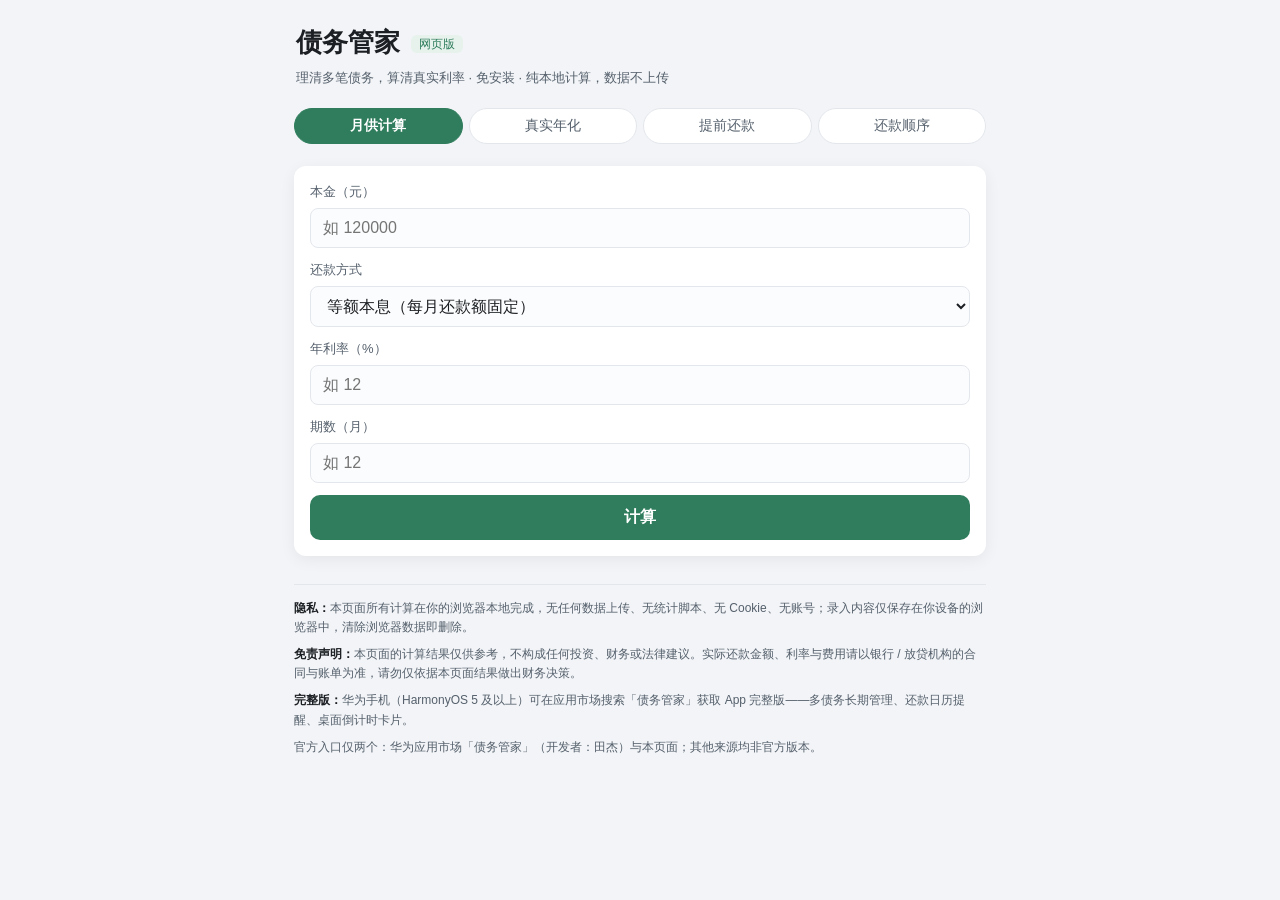
==== index.html @ f8f64d1f "deploy 20260723-154623" ====
<!doctype html>
<html lang="zh-CN">
<head>
  <meta charset="UTF-8" />
  <!-- 架构级隐私承诺：connect-src 'none' 禁止一切 fetch/XHR/WebSocket 外呼；所有资源仅同源。 -->
  <meta http-equiv="Content-Security-Policy"
        content="default-src 'self'; script-src 'self'; style-src 'self'; img-src 'self' data:; font-src 'self'; connect-src 'none'; object-src 'none'; base-uri 'none'; form-action 'none'" />
  <meta name="viewport" content="width=device-width, initial-scale=1.0" />
  <!-- 内联 SVG favicon（data URI，不产生任何网络请求）：品牌绿底 ¥ -->
  <link rel="icon" href="data:image/svg+xml,%3Csvg xmlns='http://www.w3.org/2000/svg' viewBox='0 0 32 32'%3E%3Crect width='32' height='32' rx='7' fill='%232f7d5d'/%3E%3Ctext x='16' y='23' font-size='22' font-family='sans-serif' fill='white' text-anchor='middle'%3E%C2%A5%3C/text%3E%3C/svg%3E" />
  <meta name="description" content="债务管家网页版：免安装的还款计算器。月供计算、真实年化利率（IRR）、提前还款净省测算、雪崩雪球还款顺序对比。纯本地计算，数据不上传。" />
  <title>债务管家 · 网页版 — 还款计算 / 真实年化 / 提前还款测算</title>
  <script type="module" crossorigin src="./assets/index-DwF0e_bJ.js"></script>
  <link rel="stylesheet" crossorigin href="./assets/index-BYulTnMo.css">
</head>
<body>
  <header class="hero">
    <h1>债务管家 <span class="tag">网页版</span></h1>
    <p class="sub">理清多笔债务，算清真实利率 · 免安装 · 纯本地计算，数据不上传</p>
  </header>

  <nav class="tabs" id="tabs">
    <button class="tab active" data-panel="panel-calc">月供计算</button>
    <button class="tab" data-panel="panel-irr">真实年化</button>
    <button class="tab" data-panel="panel-prepay">提前还款</button>
    <button class="tab" data-panel="panel-order">还款顺序</button>
  </nav>

  <main>
    <!-- ① 月供计算 -->
    <section id="panel-calc" class="panel active">
      <div class="card form">
        <label>本金（元）<input id="calc-principal" type="number" inputmode="decimal" min="0" placeholder="如 120000" /></label>
        <label>还款方式
          <select id="calc-method">
            <option value="EQUAL_INSTALLMENT">等额本息（每月还款额固定）</option>
            <option value="EQUAL_PRINCIPAL">等额本金（每月本金固定、利息递减）</option>
            <option value="INTEREST_FIRST">先息后本（每月只还息，末期还本）</option>
            <option value="INSTALLMENT_FEE">信用卡分期（每期收手续费）</option>
          </select>
        </label>
        <label id="calc-rate-wrap">年利率（%）<input id="calc-rate" type="number" inputmode="decimal" min="0" step="0.01" placeholder="如 12" /></label>
        <label id="calc-fee-wrap" hidden>每期手续费率（%）<input id="calc-fee" type="number" inputmode="decimal" min="0" step="0.01" placeholder="如 0.6" /></label>
        <label>期数（月）<input id="calc-periods" type="number" inputmode="numeric" min="1" placeholder="如 12" /></label>
        <button class="primary" id="calc-btn">计算</button>
        <p class="error" id="calc-error" hidden></p>
      </div>
      <div class="card result" id="calc-result" hidden>
        <div class="stats" id="calc-stats"></div>
        <details>
          <summary>查看每期明细</summary>
          <div class="table-wrap">
            <table id="calc-table">
              <thead><tr><th>期</th><th>应还</th><th>本金</th><th>利息/费</th><th>剩余本金</th></tr></thead>
              <tbody></tbody>
            </table>
          </div>
        </details>
      </div>
    </section>

    <!-- ② 真实年化 -->
    <section id="panel-irr" class="panel">
      <div class="card form">
        <p class="hint">把"名义利率 / 手续费率"换算成你真正承担的<strong>年化利率（复利 IRR 口径）</strong>——分期手续费的真实成本通常远高于名义数字。</p>
        <label>本金（元）<input id="irr-principal" type="number" inputmode="decimal" min="0" placeholder="如 120000" /></label>
        <label>还款方式
          <select id="irr-method">
            <option value="INSTALLMENT_FEE">信用卡分期（每期收手续费）</option>
            <option value="EQUAL_INSTALLMENT">等额本息</option>
            <option value="EQUAL_PRINCIPAL">等额本金</option>
            <option value="INTEREST_FIRST">先息后本</option>
          </select>
        </label>
        <label id="irr-rate-wrap" hidden>年利率（%）<input id="irr-rate" type="number" inputmode="decimal" min="0" step="0.01" placeholder="如 12" /></label>
        <label id="irr-fee-wrap">每期手续费率（%）<input id="irr-fee" type="number" inputmode="decimal" min="0" step="0.01" placeholder="如 0.6" /></label>
        <label>期数（月）<input id="irr-periods" type="number" inputmode="numeric" min="1" placeholder="如 12" /></label>
        <button class="primary" id="irr-btn">算真实年化</button>
        <p class="error" id="irr-error" hidden></p>
      </div>
      <div class="card result" id="irr-result" hidden>
        <div class="irr-big"><span class="label">真实年化（复利 IRR）</span><strong id="irr-value" class="hero-num"></strong></div>
        <p id="irr-nominal" class="muted"></p>
        <p id="irr-lpr"></p>
        <p class="foot">4×LPR 参考线仅做数值比较，不构成任何法律认定或建议；LPR 以央行最新公布为准。真实年化按央行口径以复利 IRR 计算。</p>
      </div>
    </section>

    <!-- ③ 提前还款 -->
    <section id="panel-prepay" class="panel">
      <div class="card form">
        <p class="hint">模拟"正常还到第 N 期后提前还入一笔"：能省多少利息、缩短多久，扣掉违约金后到底划不划算。目前支持等额本息。</p>
        <label>本金（元）<input id="pp-principal" type="number" inputmode="decimal" min="0" placeholder="如 120000" /></label>
        <label>年利率（%）<input id="pp-rate" type="number" inputmode="decimal" min="0" step="0.01" placeholder="如 12" /></label>
        <label>总期数（月）<input id="pp-periods" type="number" inputmode="numeric" min="2" placeholder="如 12" /></label>
        <label>已正常还款期数<input id="pp-paid" type="number" inputmode="numeric" min="1" placeholder="如 6" /></label>
        <label>提前还款金额（元）<input id="pp-extra" type="number" inputmode="decimal" min="0" placeholder="如 30000" /></label>
        <label>违约金/手续费（元，没有填 0）<input id="pp-penalty" type="number" inputmode="decimal" min="0" value="0" /></label>
        <fieldset class="modes">
          <legend>方式</legend>
          <label class="mode"><input type="radio" name="pp-mode" value="SHORTEN_TERM" checked />缩短期数（月供不变）</label>
          <label class="mode"><input type="radio" name="pp-mode" value="REDUCE_PAYMENT" />减少月供（期数不变）</label>
        </fieldset>
        <button class="primary" id="pp-btn">计算可省</button>
        <p class="error" id="pp-error" hidden></p>
      </div>
      <div class="card result" id="pp-result" hidden>
        <div class="irr-big"><span class="label" id="pp-headline"></span><strong id="pp-net" class="hero-num"></strong></div>
        <p id="pp-breakdown" class="muted"></p>
        <p id="pp-mode-line"></p>
        <p id="pp-warn" class="warn" hidden>⚠ 违约金高于省息，本次提前还款反而多付钱</p>
      </div>
    </section>

    <!-- ④ 还款顺序 -->
    <section id="panel-order" class="panel">
      <div class="card form">
        <p class="hint">录入多笔债务，对比两种还清顺序：<strong>雪崩法</strong>（先还利率最高，总利息最省）vs <strong>雪球法</strong>（先清金额最小，激励感强）。内容自动保存在本机浏览器。</p>
        <div id="order-list"></div>
        <div class="row-btns">
          <button class="ghost" id="order-add">＋ 添加一笔</button>
          <button class="primary" id="order-btn">对比顺序</button>
        </div>
        <p class="error" id="order-error" hidden></p>
      </div>
      <div class="card result" id="order-summary" hidden>
        <div class="stats" id="order-stats"></div>
      </div>
      <div class="order-cols">
        <div class="card result" id="order-avalanche" hidden>
          <h3>🏔 雪崩法 · 利率高→低（总利息最省）</h3>
          <ol class="order-ol"></ol>
        </div>
        <div class="card result" id="order-snowball" hidden>
          <h3>⛄ 雪球法 · 金额小→大（先清小额）</h3>
          <ol class="order-ol"></ol>
        </div>
      </div>
      <div class="card">
        <details>
          <summary>数据备份（导出 / 导入）</summary>
          <p class="muted">数据只存在你的浏览器本地。清除浏览器数据会丢失，重要数据请导出备份；换设备可导入恢复。</p>
          <div class="row-btns">
            <button class="ghost" id="export-btn">导出 JSON</button>
            <label class="ghost file-label">导入 JSON<input id="import-file" type="file" accept="application/json" hidden /></label>
          </div>
          <p class="muted" id="io-msg" hidden></p>
        </details>
      </div>
    </section>
  </main>

  <footer class="foot-area">
    <p><strong>隐私：</strong>本页面所有计算在你的浏览器本地完成，无任何数据上传、无统计脚本、无 Cookie、无账号；录入内容仅保存在你设备的浏览器中，清除浏览器数据即删除。</p>
    <p><strong>免责声明：</strong>本页面的计算结果仅供参考，不构成任何投资、财务或法律建议。实际还款金额、利率与费用请以银行 / 放贷机构的合同与账单为准，请勿仅依据本页面结果做出财务决策。</p>
    <p><strong>完整版：</strong>华为手机（HarmonyOS 5 及以上）可在应用市场搜索「债务管家」获取 App 完整版——多债务长期管理、还款日历提醒、桌面倒计时卡片。</p>
    <p class="muted">官方入口仅两个：华为应用市场「债务管家」（开发者：田杰）与本页面；其他来源均非官方版本。</p>
  </footer>
</body>
</html>
---- assets/index-BYulTnMo.css ----
:root{--brand: #2f7d5d;--brand-light: #e7f2ec;--bg: #f2f4f7;--card: #ffffff;--text: #1c1f23;--text-sub: #55606c;--text-faint: #8a94a0;--line: #e3e7ec;--debt: #c0392b;--warn: #b7791f;--radius: 12px}*{box-sizing:border-box;margin:0;padding:0}[hidden]{display:none!important}html{-webkit-text-size-adjust:100%}body{font-family:-apple-system,BlinkMacSystemFont,PingFang SC,HarmonyOS Sans SC,Microsoft YaHei,sans-serif;background:var(--bg);color:var(--text);line-height:1.6;max-width:720px;margin:0 auto;padding:0 14px 40px}.hero{padding:22px 2px 10px}.hero h1{font-size:26px;font-weight:700}.hero .tag{font-size:12px;font-weight:500;color:var(--brand);background:var(--brand-light);border-radius:6px;padding:2px 8px;vertical-align:middle;margin-left:4px}.hero .sub{font-size:13px;color:var(--text-sub);margin-top:4px}.tabs{display:flex;gap:6px;position:sticky;top:0;z-index:10;background:var(--bg);padding:10px 0;overflow-x:auto}.tab{flex:1;white-space:nowrap;border:1px solid var(--line);background:var(--card);color:var(--text-sub);border-radius:999px;padding:8px 12px;font-size:14px;cursor:pointer}.tab.active{background:var(--brand);border-color:var(--brand);color:#fff;font-weight:600}.panel{display:none}.panel.active{display:block}.card{background:var(--card);border-radius:var(--radius);padding:16px;margin-top:12px;box-shadow:0 4px 16px #0000000f}.form label{display:block;font-size:13px;color:var(--text-sub);margin-bottom:12px}.form input[type=number],.form select{display:block;width:100%;margin-top:5px;font-size:16px;color:var(--text);border:1px solid var(--line);border-radius:8px;padding:10px 12px;background:#fbfcfd}.form input:focus,.form select:focus{outline:2px solid var(--brand);border-color:var(--brand)}.hint{font-size:13px;color:var(--text-sub);margin-bottom:14px}.hint strong{color:var(--brand)}.modes{border:none;margin-bottom:12px}.modes legend{font-size:13px;color:var(--text-sub);margin-bottom:6px}.mode{display:inline-flex;align-items:center;gap:6px;margin-right:14px;font-size:14px;color:var(--text)}.mode input{accent-color:var(--brand);width:18px;height:18px}button.primary{width:100%;border:none;background:var(--brand);color:#fff;font-size:16px;font-weight:600;border-radius:10px;padding:12px;cursor:pointer}button.primary:active{opacity:.85}button.ghost,.file-label{display:inline-block;border:1px solid var(--brand);color:var(--brand);background:transparent;font-size:14px;border-radius:10px;padding:9px 14px;cursor:pointer;text-align:center}.row-btns{display:flex;gap:10px;margin-top:6px}.row-btns .primary{flex:1.6}.row-btns .ghost{flex:1}.error{color:var(--debt);font-size:13px;margin-top:10px}.warn{color:var(--warn);font-size:13px;margin-top:8px}.muted{color:var(--text-faint);font-size:13px;margin-top:6px}.foot{color:var(--text-faint);font-size:12px;margin-top:10px;border-top:1px solid var(--line);padding-top:8px}.stats{display:grid;grid-template-columns:repeat(auto-fit,minmax(140px,1fr));gap:10px}.stat{background:var(--brand-light);border-radius:10px;padding:10px 12px}.stat .label{display:block;font-size:12px;color:var(--text-sub)}.stat .value{font-size:18px;font-weight:700;color:var(--text);word-break:break-all}.stat.accent .value{color:var(--brand)}.irr-big{text-align:center;padding:6px 0 2px}.irr-big .label{display:block;font-size:14px;color:var(--text-sub)}.hero-num{font-size:34px;font-weight:800;color:var(--brand)}.hero-num.neg{color:var(--debt)}.table-wrap{overflow-x:auto;margin-top:8px}table{border-collapse:collapse;width:100%;font-size:13px}th,td{text-align:right;padding:6px 8px;border-bottom:1px solid var(--line);white-space:nowrap}th:first-child,td:first-child{text-align:left}thead th{color:var(--text-sub);font-weight:500}details summary{cursor:pointer;font-size:14px;color:var(--brand);margin-top:10px}.debt-item{border:1px solid var(--line);border-radius:10px;padding:12px;margin-bottom:12px;background:#fbfcfd}.debt-item .grid2{display:grid;grid-template-columns:1fr 1fr;gap:8px 10px}.debt-item label{margin-bottom:0}.debt-item .rm{border:none;background:transparent;color:var(--debt);font-size:13px;cursor:pointer;float:right}.order-cols{display:grid;grid-template-columns:1fr;gap:0}.order-ol{padding-left:22px;margin-top:8px}.order-ol li{margin-bottom:8px;font-size:14px}.order-ol .amt{color:var(--text-sub);font-size:13px}h3{font-size:15px}@media(min-width:640px){.order-cols{grid-template-columns:1fr 1fr;gap:12px}.order-cols .card{margin-top:12px}}.foot-area{margin-top:28px;border-top:1px solid var(--line);padding-top:14px}.foot-area p{font-size:12px;color:var(--text-sub);margin-bottom:8px}.foot-area p strong{color:var(--text)}
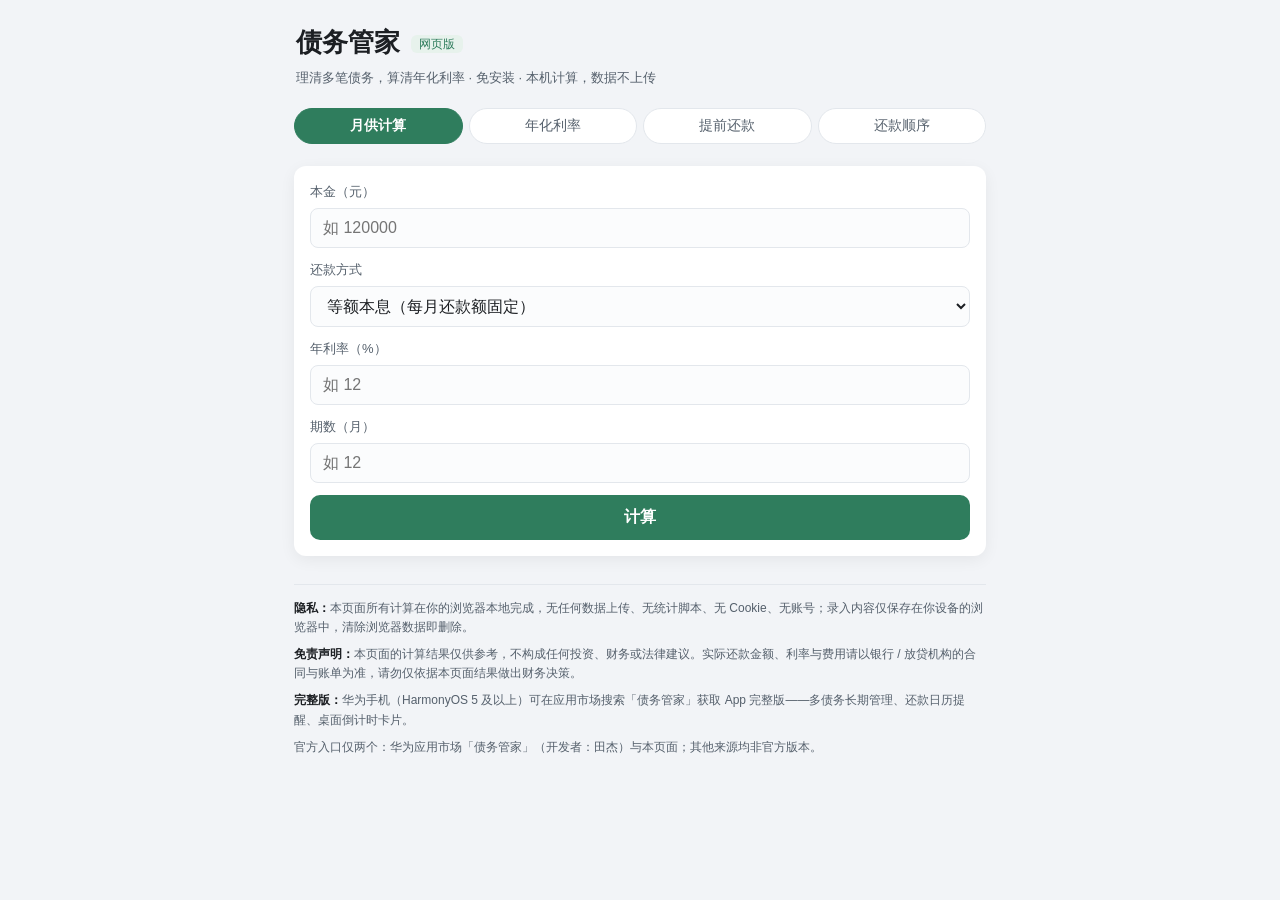
==== commit 79220376: "deploy 20261031-192821" ====
--- a/index.html
+++ b/index.html
@@ -8,20 +8,20 @@
   <meta name="viewport" content="width=device-width, initial-scale=1.0" />
   <!-- 内联 SVG favicon（data URI，不产生任何网络请求）：品牌绿底 ¥ -->
   <link rel="icon" href="data:image/svg+xml,%3Csvg xmlns='http://www.w3.org/2000/svg' viewBox='0 0 32 32'%3E%3Crect width='32' height='32' rx='7' fill='%232f7d5d'/%3E%3Ctext x='16' y='23' font-size='22' font-family='sans-serif' fill='white' text-anchor='middle'%3E%C2%A5%3C/text%3E%3C/svg%3E" />
-  <meta name="description" content="债务管家网页版：免安装的还款计算器。月供计算、真实年化利率（IRR）、提前还款净省测算、雪崩雪球还款顺序对比。纯本地计算，数据不上传。" />
-  <title>债务管家 · 网页版 — 还款计算 / 真实年化 / 提前还款测算</title>
-  <script type="module" crossorigin src="./assets/index-DwF0e_bJ.js"></script>
+  <meta name="description" content="债务管家网页版：免安装的还款计算器。月供计算、年化利率、提前还款净省测算、雪崩雪球还款顺序对比。全部计算在本机浏览器完成，数据不上传。" />
+  <title>债务管家 · 网页版 — 还款计算 / 年化利率 / 提前还款测算</title>
+  <script type="module" crossorigin src="./assets/index-Bo8Yue09.js"></script>
   <link rel="stylesheet" crossorigin href="./assets/index-BYulTnMo.css">
 </head>
 <body>
   <header class="hero">
     <h1>债务管家 <span class="tag">网页版</span></h1>
-    <p class="sub">理清多笔债务，算清真实利率 · 免安装 · 纯本地计算，数据不上传</p>
+    <p class="sub">理清多笔债务，算清年化利率 · 免安装 · 本机计算，数据不上传</p>
   </header>
 
   <nav class="tabs" id="tabs">
     <button class="tab active" data-panel="panel-calc">月供计算</button>
-    <button class="tab" data-panel="panel-irr">真实年化</button>
+    <button class="tab" data-panel="panel-irr">年化利率</button>
     <button class="tab" data-panel="panel-prepay">提前还款</button>
     <button class="tab" data-panel="panel-order">还款顺序</button>
   </nav>
@@ -59,10 +59,10 @@
       </div>
     </section>
 
-    <!-- ② 真实年化 -->
+    <!-- ② 年化利率 -->
     <section id="panel-irr" class="panel">
       <div class="card form">
-        <p class="hint">把"名义利率 / 手续费率"换算成你真正承担的<strong>年化利率（复利 IRR 口径）</strong>——分期手续费的真实成本通常远高于名义数字。</p>
+        <p class="hint">把"名义利率 / 手续费率"换算成<strong>年化利率（主数字为单利口径，复利口径另行标注）</strong>——分期手续费的实际成本通常高于名义数字。</p>
         <label>本金（元）<input id="irr-principal" type="number" inputmode="decimal" min="0" placeholder="如 120000" /></label>
         <label>还款方式
           <select id="irr-method">
@@ -75,21 +75,21 @@
         <label id="irr-rate-wrap" hidden>年利率（%）<input id="irr-rate" type="number" inputmode="decimal" min="0" step="0.01" placeholder="如 12" /></label>
         <label id="irr-fee-wrap">每期手续费率（%）<input id="irr-fee" type="number" inputmode="decimal" min="0" step="0.01" placeholder="如 0.6" /></label>
         <label>期数（月）<input id="irr-periods" type="number" inputmode="numeric" min="1" placeholder="如 12" /></label>
-        <button class="primary" id="irr-btn">算真实年化</button>
+        <button class="primary" id="irr-btn">算年化利率</button>
         <p class="error" id="irr-error" hidden></p>
       </div>
       <div class="card result" id="irr-result" hidden>
-        <div class="irr-big"><span class="label">真实年化（复利 IRR）</span><strong id="irr-value" class="hero-num"></strong></div>
+        <div class="irr-big"><span class="label">年化利率（单利）</span><strong id="irr-value" class="hero-num"></strong></div>
         <p id="irr-nominal" class="muted"></p>
         <p id="irr-lpr"></p>
-        <p class="foot">4×LPR 参考线仅做数值比较，不构成任何法律认定或建议；LPR 以央行最新公布为准。真实年化按央行口径以复利 IRR 计算。</p>
+        <p class="foot">本页结果仅作算术呈现，不构成投资、财务或法律建议。</p>
       </div>
     </section>
 
     <!-- ③ 提前还款 -->
     <section id="panel-prepay" class="panel">
       <div class="card form">
-        <p class="hint">模拟"正常还到第 N 期后提前还入一笔"：能省多少利息、缩短多久，扣掉违约金后到底划不划算。目前支持等额本息。</p>
+        <p class="hint">模拟"正常还到第 N 期后提前还入一笔"：能省多少利息、缩短多久，扣掉违约金后到底值不值。目前支持等额本息。</p>
         <label>本金（元）<input id="pp-principal" type="number" inputmode="decimal" min="0" placeholder="如 120000" /></label>
         <label>年利率（%）<input id="pp-rate" type="number" inputmode="decimal" min="0" step="0.01" placeholder="如 12" /></label>
         <label>总期数（月）<input id="pp-periods" type="number" inputmode="numeric" min="2" placeholder="如 12" /></label>
@@ -115,7 +115,7 @@
     <!-- ④ 还款顺序 -->
     <section id="panel-order" class="panel">
       <div class="card form">
-        <p class="hint">录入多笔债务，对比两种还清顺序：<strong>雪崩法</strong>（先还利率最高，总利息最省）vs <strong>雪球法</strong>（先清金额最小，激励感强）。内容自动保存在本机浏览器。</p>
+        <p class="hint">录入多笔债务，对比两种还清顺序：<strong>雪崩法</strong>（先还利率最高，总利息更少）vs <strong>雪球法</strong>（先清金额最小，激励感强）。内容自动保存在本机浏览器。</p>
         <div id="order-list"></div>
         <div class="row-btns">
           <button class="ghost" id="order-add">＋ 添加一笔</button>
@@ -128,7 +128,7 @@
       </div>
       <div class="order-cols">
         <div class="card result" id="order-avalanche" hidden>
-          <h3>🏔 雪崩法 · 利率高→低（总利息最省）</h3>
+          <h3>🏔 雪崩法 · 利率高→低（总利息更少）</h3>
           <ol class="order-ol"></ol>
         </div>
         <div class="card result" id="order-snowball" hidden>
